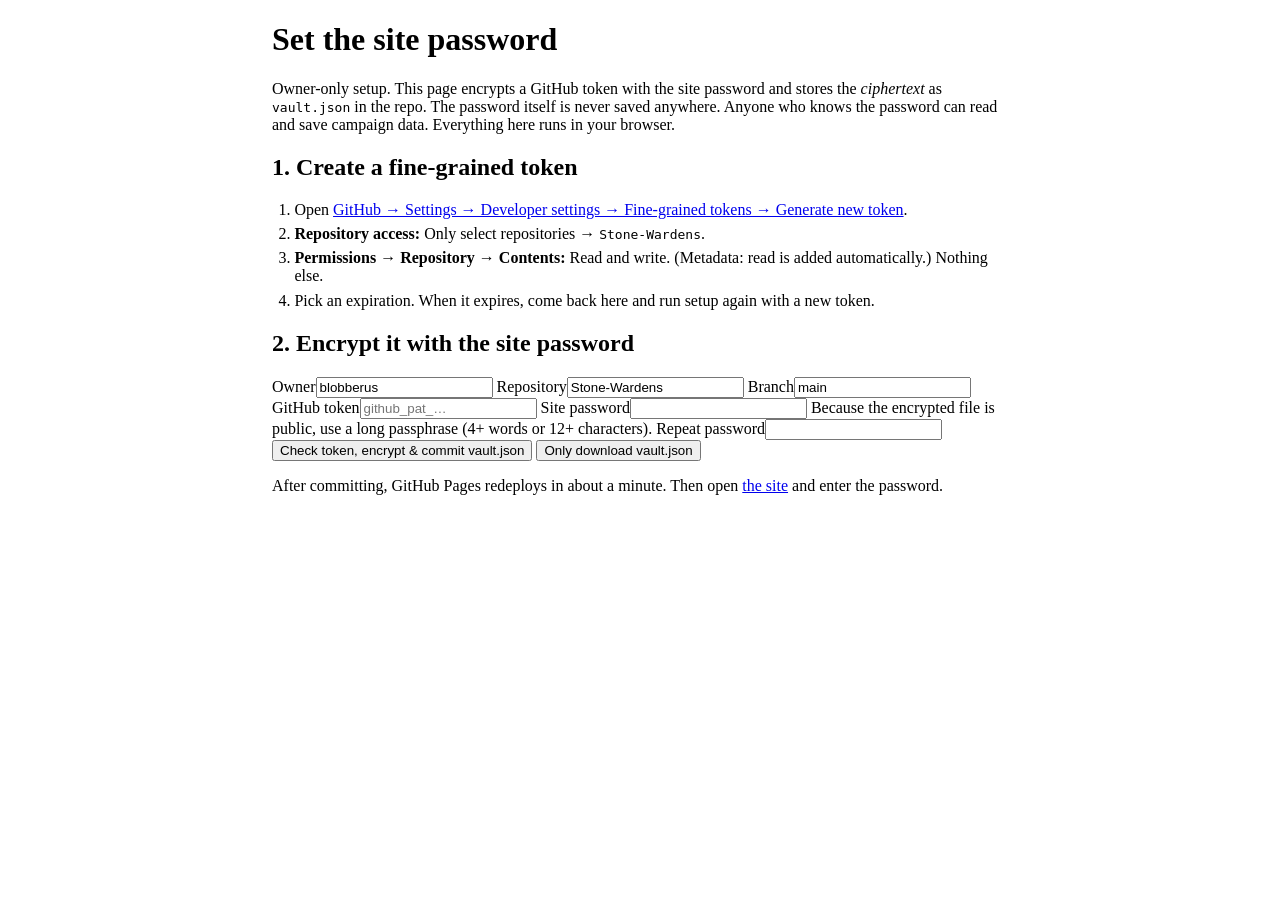
==== setup.html @ b466a7ab "Add app core: shell, GitHub-backed store, vault gate, router, links, markdown - No-build static site" ====
<!doctype html>
<html lang="en" data-theme="light">
<head>
  <meta charset="utf-8">
  <meta name="viewport" content="width=device-width, initial-scale=1">
  <meta name="robots" content="noindex, nofollow">
  <title>Setup · The Stone Wardens</title>
  <!-- FONTS -->
  <link rel="stylesheet" href="assets/css/tokens.css">
  <link rel="stylesheet" href="assets/css/base.css">
  <link rel="stylesheet" href="assets/css/shell.css">
  <style>
    .setup { max-width: 46rem; margin: 0 auto; padding: var(--space-6) var(--space-4); }
    .setup ol { padding-left: 1.4em; }
    .setup li { margin-bottom: .4em; }
    .setup .panel { margin-top: var(--space-4); }
    .setup .out { white-space: pre-wrap; word-break: break-all; font-family: var(--font-mono); font-size: var(--text-xs); max-height: 12rem; overflow: auto; }
  </style>
</head>
<body>
  <main class="setup prose">
    <h1>Set the site password</h1>
    <p>Owner-only setup. This page encrypts a GitHub token with the site password and stores the
      <em>ciphertext</em> as <code>vault.json</code> in the repo. The password itself is never saved anywhere.
      Anyone who knows the password can read and save campaign data. Everything here runs in your browser.</p>
    <h2>1. Create a fine-grained token</h2>
    <ol>
      <li>Open <a class="external" href="https://github.com/settings/personal-access-tokens/new" target="_blank" rel="noopener">GitHub → Settings → Developer settings → Fine-grained tokens → Generate new token</a>.</li>
      <li><strong>Repository access:</strong> Only select repositories → <code id="repo-name">Stone-Wardens</code>.</li>
      <li><strong>Permissions → Repository → Contents:</strong> Read and write. (Metadata: read is added automatically.) Nothing else.</li>
      <li>Pick an expiration. When it expires, come back here and run setup again with a new token.</li>
    </ol>
    <h2>2. Encrypt it with the site password</h2>
    <form id="setup-form" class="stack panel">
      <div class="row">
        <label class="field"><span class="field-label">Owner</span><input class="input" id="owner" required></label>
        <label class="field"><span class="field-label">Repository</span><input class="input" id="repo" required></label>
        <label class="field"><span class="field-label">Branch</span><input class="input" id="branch" value="main" required></label>
      </div>
      <label class="field"><span class="field-label">GitHub token</span><input class="input" id="token" type="password" autocomplete="off" required placeholder="github_pat_…"></label>
      <label class="field"><span class="field-label">Site password</span><input class="input" id="pw1" type="password" autocomplete="new-password" required minlength="8">
        <span class="field-hint">Because the encrypted file is public, use a long passphrase (4+ words or 12+ characters).</span></label>
      <label class="field"><span class="field-label">Repeat password</span><input class="input" id="pw2" type="password" autocomplete="new-password" required></label>
      <div class="row">
        <button class="btn btn-primary" type="submit" id="go">Check token, encrypt &amp; commit vault.json</button>
        <button class="btn btn-ghost" type="button" id="download">Only download vault.json</button>
      </div>
      <p id="msg" role="status"></p>
      <div id="out" class="out" hidden></div>
    </form>
    <p class="muted">After committing, GitHub Pages redeploys in about a minute. Then open <a href="./">the site</a> and enter the password.</p>
  </main>
  <script type="module">
    import { createVault, guessRepo } from './assets/js/core/vault.js';
    import { b64encode, utf8 } from './assets/js/core/util.js';
    const $ = (id) => document.getElementById(id);
    const g = guessRepo();
    $('owner').value = g.owner; $('repo').value = g.repo; $('branch').value = g.branch;
    $('repo-name').textContent = g.repo;
    const msg = (t, bad) => { $('msg').textContent = t; $('msg').style.color = bad ? 'var(--danger)' : ''; };
    const api = async (method, path, token, body) => {
      const res = await fetch(`https://api.github.com${path}`, {
        method, headers: { Accept: 'application/vnd.github+json', Authorization: `Bearer ${token}`, 'X-GitHub-Api-Version': '2022-11-28' },
        body: body ? JSON.stringify(body) : undefined,
      });
      const data = res.status === 204 ? null : await res.json().catch(() => null);
      if (!res.ok) throw new Error(`${res.status}: ${data?.message || res.statusText}`);
      return data;
    };
    async function build() {
      if ($('pw1').value !== $('pw2').value) throw new Error('The two passwords differ.');
      if ($('pw1').value.length < 8) throw new Error('Use at least 8 characters (longer is much better).');
      const repo = { owner: $('owner').value.trim(), repo: $('repo').value.trim(), branch: $('branch').value.trim() || 'main' };
      const token = $('token').value.trim();
      return { repo, token, vault: await createVault($('pw1').value, { token }, repo) };
    }
    $('download').onclick = async () => {
      try {
        const { vault } = await build();
        const a = document.createElement('a');
        a.href = URL.createObjectURL(new Blob([JSON.stringify(vault, null, 2)], { type: 'application/json' }));
        a.download = 'vault.json'; a.click();
        msg('Downloaded. Commit it to the root of the repository.');
      } catch (e) { msg(e.message, true); }
    };
    $('setup-form').onsubmit = async (e) => {
      e.preventDefault();
      $('go').disabled = true;
      try {
        msg('Encrypting…');
        const { repo, token, vault } = await build();
        const base = `/repos/${repo.owner}/${repo.repo}`;
        msg('Checking the token can read the repository…');
        await api('GET', `${base}/git/ref/heads/${repo.branch}`, token);
        let sha;
        try { sha = (await api('GET', `${base}/contents/vault.json?ref=${repo.branch}`, token)).sha; } catch { /* new file */ }
        msg('Committing vault.json…');
        await api('PUT', `${base}/contents/vault.json`, token, {
          message: 'Set site password (encrypted vault)', branch: repo.branch, sha,
          content: b64encode(utf8.encode(JSON.stringify(vault, null, 2) + '\n')),
        });
        $('token').value = ''; $('pw1').value = ''; $('pw2').value = '';
        msg('Done. vault.json is committed. Give Pages a minute, then open the site.');
      } catch (err) {
        msg(`${err.message} — check the token has Contents: Read and write on this repository.`, true);
      } finally { $('go').disabled = false; }
    };
  </script>
</body>
</html>
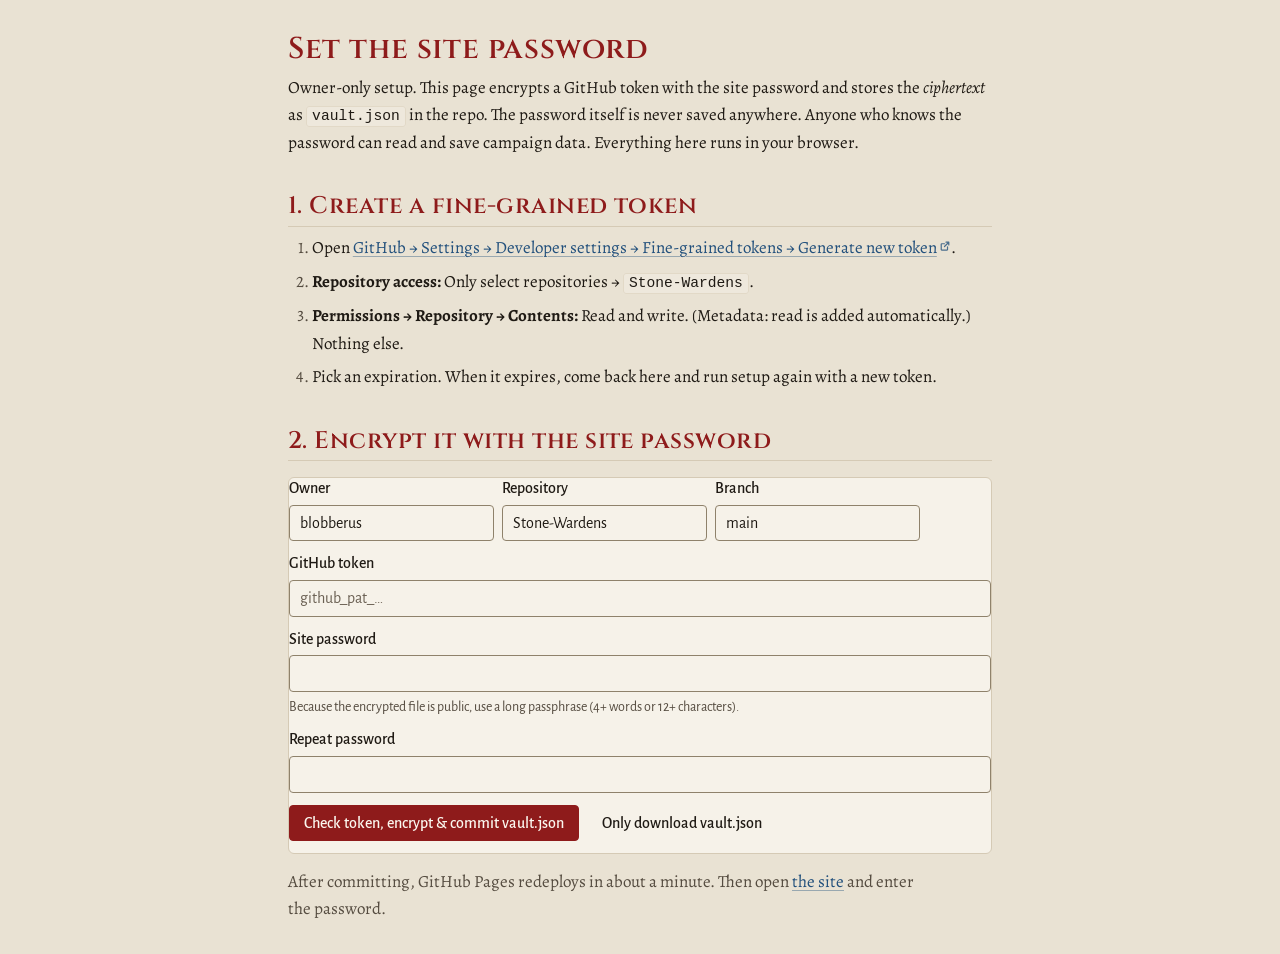
==== commit 2c569485: "Add design system: warden's codex theme, icon sprite, placeholder map - Vellum/oxblood manuscript th" ====
--- a/setup.html
+++ b/setup.html
@@ -5,7 +5,9 @@
   <meta name="viewport" content="width=device-width, initial-scale=1">
   <meta name="robots" content="noindex, nofollow">
   <title>Setup · The Stone Wardens</title>
-  <!-- FONTS -->
+  <link rel="preconnect" href="https://fonts.googleapis.com">
+  <link rel="preconnect" href="https://fonts.gstatic.com" crossorigin>
+  <link href="https://fonts.googleapis.com/css2?family=Alegreya+Sans:ital,wght@0,400;0,500;0,700;1,400&family=Alegreya:ital,wght@0,400;0,500;0,700;1,400;1,700&family=Cinzel:wght@500;600;700&display=swap" rel="stylesheet">
   <link rel="stylesheet" href="assets/css/tokens.css">
   <link rel="stylesheet" href="assets/css/base.css">
   <link rel="stylesheet" href="assets/css/shell.css">
--- a/assets/css/tokens.css
+++ b/assets/css/tokens.css
@@ -0,0 +1,197 @@
+/* =============================================================================
+   The Stone Wardens — design tokens
+   Concept: a warden's codex. Vellum pages in iron-gall ink, inscriptional capitals
+   cut like the wardens' stones, rubrics in oxblood red where an entry begins,
+   lapis for cross-references, and gold leaf only where a star has fallen.
+   Light ("day vellum") is the default; [data-theme="dark"] on <html> is "night basalt".
+   Use these tokens only — never raw hex values in view CSS.
+   All text pairs below are checked to WCAG AA (4.5:1) on --bg, --surface and --surface-2.
+   ============================================================================= */
+
+:root {
+  color-scheme: light;
+
+  /* --- Ground and surfaces ------------------------------------------------ */
+  --bg: #e9e2d3;            /* vellum ground: page, sidebar, view background */
+  --bg-sunk: #ddd4c1;       /* wells, progress tracks, the gate backdrop */
+  --surface: #f6f2e9;       /* the page lifted: cards, panels, inputs, modals */
+  --surface-2: #eee8dc;     /* hover, zebra rows, toolbars, code */
+  --surface-3: #e5ddcd;     /* pressed, active pill on a surface */
+
+  /* --- Ink ---------------------------------------------------------------- */
+  --ink: #1f1a14;           /* iron-gall ink: all running text (13:1 on --bg) */
+  --ink-muted: #554c40;     /* secondary text, labels, meta (6.5:1 on --bg) */
+  --ink-faint: #6b6154;     /* placeholders, tertiary meta (4.5:1 on --bg) */
+
+  /* --- Lines -------------------------------------------------------------- */
+  --border: #d5cab5;        /* card / panel edges, dividers */
+  --border-strong: #8f826b; /* control edges: inputs, selects, checkboxes (3:1) */
+  --rule: #e2d9c7;          /* row rules inside a surface */
+  --border-float: transparent; /* extra edge on floating things (dark needs one) */
+
+  /* --- Pigments ----------------------------------------------------------- */
+  --accent: #8e1b1b;        /* rubric (oxblood): primary action, prose headings, "you are here" */
+  --accent-hover: #741414;
+  --accent-ink: #fbf7ef;    /* text on --accent */
+  --accent-soft: #f2e0d9;   /* rubric wash: selected row / item background */
+  --link: #22507c;          /* lapis: links, wikilinks, tags */
+  --link-hover: #173a5c;
+  --focus: #2b5f93;         /* focus ring (3:1+ on every ground) */
+  --gold: #9c7419;          /* gold leaf: ornament, emblem star, map marks — never body text */
+  --gold-soft: #f0e2b6;     /* ==highlight== and text selection wash */
+
+  /* --- Status ------------------------------------------------------------- */
+  --danger: #b0261d;   --danger-soft: #f6dcd6;
+  --ok: #2d6a43;       --ok-soft: #dcebdc;
+  --warn: #855a05;     --warn-soft: #f3e6c4;
+  --info: #22507c;     --info-soft: #dde7f0;
+
+  /* --- Callout pigments (muted, manuscript-friendly) ---------------------- */
+  --c-note: #2c5a8a;      /* lapis */
+  --c-abstract: #2a6b68;  /* verdigris */
+  --c-info: #2b6a8e;      /* azurite */
+  --c-todo: #4a5a78;      /* slate */
+  --c-tip: #2f6e55;       /* malachite */
+  --c-success: #3d6b2c;   /* terre verte */
+  --c-question: #82600f;  /* ochre */
+  --c-warning: #925510;   /* orpiment */
+  --c-failure: #a3321f;   /* vermilion */
+  --c-danger: #9a1d2c;    /* crimson lake */
+  --c-bug: #8a2f4a;       /* madder */
+  --c-example: #72405f;   /* murrey */
+  --c-quote: #6a5e4e;     /* umber */
+
+  /* --- Map pin pigments (same in both themes: the map image does not change).
+         Glyph colour on every pin is --pin-glyph (>= 4.5:1 on each). Default pin = --pin-ink;
+         a selected pin gets a --gold ring. Offer these as the location-type swatches. */
+  --pin-glyph: #fffaf0;
+  --pin-ink: #1f1a14;
+  --pin-rubric: #8e1b1b;
+  --pin-vermilion: #a8321c;
+  --pin-lapis: #22507c;
+  --pin-verdigris: #23675f;
+  --pin-green: #3b6b2a;
+  --pin-ochre: #82600f;
+  --pin-gold: #8f6a14;
+  --pin-murrey: #6e3a5c;
+  --pin-slate: #465266;
+  --pin-umber: #5c4a36;
+
+  /* --- Overlays and elevation (only for things that float) ---------------- */
+  --overlay: rgb(31 24 14 / 0.45);
+  --shadow: 0 1px 2px rgb(40 30 15 / 0.08), 0 6px 18px rgb(40 30 15 / 0.14);
+  --shadow-lg: 0 4px 12px rgb(30 22 10 / 0.12), 0 24px 60px rgb(30 22 10 / 0.26);
+
+  /* --- Type --------------------------------------------------------------- */
+  --font-display: "Cinzel", "Trajan Pro", "Times New Roman", serif;           /* titles only, >= 20px */
+  --font-body: "Alegreya", "Iowan Old Style", "Palatino Linotype", Palatino, Georgia, serif; /* reading */
+  --font-ui: "Alegreya Sans", "Segoe UI", system-ui, -apple-system, sans-serif;  /* dense controls */
+  --font-mono: ui-monospace, "Cascadia Mono", "SFMono-Regular", Consolas, "Liberation Mono", monospace;
+
+  --text-xs: 0.875rem;    /* 14px  badges, meta, hints, kbd — never running text */
+  --text-sm: 1rem;        /* 16px  UI: controls, nav, table cells, labels (Alegreya Sans sets small) */
+  --text-md: 1.0625rem;   /* 17px  body and prose */
+  --text-lg: 1.25rem;     /* 20px  card titles, prose h3, modal titles */
+  --text-xl: 1.5rem;      /* 24px  view titles (h1), prose h2 */
+  --text-2xl: 1.875rem;   /* 30px  note / entry titles (prose h1), gate title floor */
+
+  --leading-tight: 1.2;
+  --leading-ui: 1.4;
+  --leading-body: 1.6;
+
+  /* --- Space (4px base) --------------------------------------------------- */
+  --space-1: 4px;
+  --space-2: 8px;
+  --space-3: 12px;
+  --space-4: 16px;
+  --space-5: 24px;
+  --space-6: 32px;
+  --space-7: 48px;
+  --space-8: 64px;
+
+  /* --- Shape -------------------------------------------------------------- */
+  --radius: 6px;          /* cards, panels, inputs */
+  --radius-sm: 4px;       /* buttons, badges, small controls */
+  --radius-lg: 8px;       /* modals, drawers */
+  --radius-pill: 999px;   /* tags and chips only */
+
+  /* --- Sizes -------------------------------------------------------------- */
+  --control-h: 36px;
+  --control-h-sm: 30px;
+  --sidebar-w: 232px;
+  --sidebar-w-collapsed: 60px;
+  --topbar-h: 52px;       /* phone top bar (sidebar folded) */
+  --view-pad: clamp(16px, 2.6vw, 40px);
+  --measure: 72ch;        /* reading width for prose */
+
+  /* --- Layers ------------------------------------------------------------- */
+  --z-sidebar: 50;
+  --z-drawer: 900;
+  --z-modal: 1000;
+  --z-toast: 1100;
+  --z-popover: 1200;
+
+  /* --- Motion (feedback only; no entrances) ------------------------------- */
+  --ease: cubic-bezier(0.2, 0.7, 0.2, 1);
+  --dur: 140ms;
+
+  /* --- Inline glyphs used by base.css (data URIs follow the theme) -------- */
+  --glyph-chevron: url("data:image/svg+xml,%3Csvg xmlns='http://www.w3.org/2000/svg' viewBox='0 0 24 24' fill='none' stroke='%23554c40' stroke-width='2' stroke-linecap='round' stroke-linejoin='round'%3E%3Cpath d='M6 9.5l6 6 6-6'/%3E%3C/svg%3E");
+  --glyph-check: url("data:image/svg+xml,%3Csvg xmlns='http://www.w3.org/2000/svg' viewBox='0 0 24 24' fill='none' stroke='%23f6f2e9' stroke-width='3' stroke-linecap='round' stroke-linejoin='round'%3E%3Cpath d='M5 12.5l4.5 4.5L19 7.5'/%3E%3C/svg%3E");
+}
+
+[data-theme="dark"] {
+  color-scheme: dark;
+
+  /* Night basalt: warm neutral darks, never navy or slate */
+  --bg: #15130f;
+  --bg-sunk: #0f0d0a;
+  --surface: #1e1b16;
+  --surface-2: #27231d;
+  --surface-3: #312c24;
+
+  --ink: #ebe3d3;           /* vellum by candlelight (14:1 on --bg) */
+  --ink-muted: #b2a792;
+  --ink-faint: #958a77;
+
+  --border: #353027;
+  --border-strong: #7b705d;
+  --rule: #2b271f;
+  --border-float: #3d372d;
+
+  --accent: #e06a62;        /* rubric under lamplight */
+  --accent-hover: #ea8780;
+  --accent-ink: #1d0f0c;
+  --accent-soft: #3b211d;
+  --link: #8fb6de;
+  --link-hover: #b3cdea;
+  --focus: #8fb6de;
+  --gold: #d2a54a;
+  --gold-soft: #4b3c17;
+
+  --danger: #f0857f;   --danger-soft: #3d1f1b;
+  --ok: #86c49a;       --ok-soft: #1d3326;
+  --warn: #e2b25a;     --warn-soft: #3b2f15;
+  --info: #8fb6de;     --info-soft: #1c2a38;
+
+  --c-note: #8db3dc;
+  --c-abstract: #7cc0b9;
+  --c-info: #86bfdc;
+  --c-todo: #a8b6d0;
+  --c-tip: #7ec4a3;
+  --c-success: #a3c98a;
+  --c-question: #e0bd63;
+  --c-warning: #e8ad5a;
+  --c-failure: #f0857f;
+  --c-danger: #ef7d8e;
+  --c-bug: #e48aa8;
+  --c-example: #d4a0c8;
+  --c-quote: #bcae98;
+
+  --overlay: rgb(0 0 0 / 0.6);
+  --shadow: 0 2px 6px rgb(0 0 0 / 0.35), 0 8px 24px rgb(0 0 0 / 0.45);
+  --shadow-lg: 0 6px 16px rgb(0 0 0 / 0.4), 0 28px 72px rgb(0 0 0 / 0.6);
+
+  --glyph-chevron: url("data:image/svg+xml,%3Csvg xmlns='http://www.w3.org/2000/svg' viewBox='0 0 24 24' fill='none' stroke='%23b2a792' stroke-width='2' stroke-linecap='round' stroke-linejoin='round'%3E%3Cpath d='M6 9.5l6 6 6-6'/%3E%3C/svg%3E");
+  --glyph-check: url("data:image/svg+xml,%3Csvg xmlns='http://www.w3.org/2000/svg' viewBox='0 0 24 24' fill='none' stroke='%231e1b16' stroke-width='3' stroke-linecap='round' stroke-linejoin='round'%3E%3Cpath d='M5 12.5l4.5 4.5L19 7.5'/%3E%3C/svg%3E");
+}
--- a/assets/css/base.css
+++ b/assets/css/base.css
@@ -0,0 +1,809 @@
+/* =============================================================================
+   The Stone Wardens — base: reset, typography, shared components.
+   Depends on tokens.css. View CSS goes in its own file with a view prefix
+   (.map- .ch- .jr- .cp- .wl-) and uses tokens only. See docs/design.md.
+   ============================================================================= */
+
+/* ---------- Reset ---------------------------------------------------------- */
+*, *::before, *::after { box-sizing: border-box; }
+html { -webkit-text-size-adjust: 100%; text-size-adjust: 100%; }
+body {
+  margin: 0;
+  background: var(--bg);
+  color: var(--ink);
+  font-family: var(--font-body);
+  font-size: var(--text-md);
+  line-height: var(--leading-body);
+  font-kerning: normal;
+  text-rendering: optimizeLegibility;
+  -webkit-tap-highlight-color: transparent;
+}
+[data-theme="dark"] body { -webkit-font-smoothing: antialiased; -moz-osx-font-smoothing: grayscale; }
+img, video, canvas, picture { display: block; max-width: 100%; }
+img { height: auto; }
+button, input, select, textarea { font: inherit; color: inherit; letter-spacing: inherit; }
+button { cursor: pointer; }
+h1, h2, h3, h4, h5, h6, p, figure, blockquote, dl, dd { margin: 0; }
+ul[role="list"], ol[role="list"] { list-style: none; margin: 0; padding: 0; }
+a { color: var(--link); text-underline-offset: 0.18em; text-decoration-thickness: 0.07em; }
+a:hover { color: var(--link-hover); }
+table { border-collapse: collapse; }
+hr { border: 0; }
+[hidden] { display: none !important; }
+
+::selection { background: var(--accent); color: var(--accent-ink); }
+:focus { outline: none; }
+:focus-visible { outline: 2px solid var(--focus); outline-offset: 2px; }
+* { scrollbar-width: thin; scrollbar-color: var(--border-strong) transparent; }
+
+@media (prefers-reduced-motion: reduce) {
+  *, *::before, *::after {
+    animation-duration: 0.01ms !important;
+    animation-iteration-count: 1 !important;
+    transition-duration: 0.01ms !important;
+    scroll-behavior: auto !important;
+  }
+}
+
+/* ---------- Type ----------------------------------------------------------- */
+h1, h2 {
+  font-family: var(--font-display);
+  font-weight: 600;
+  line-height: var(--leading-tight);
+  letter-spacing: 0.02em;
+  text-wrap: balance;
+}
+h1 { font-size: var(--text-xl); }
+h2 { font-size: var(--text-lg); }
+h3, h4, h5, h6 { font-family: var(--font-body); font-weight: 700; line-height: 1.3; }
+h3 { font-size: var(--text-lg); }
+h4 { font-size: var(--text-md); }
+h5, h6 { font-size: var(--text-sm); }
+strong, b { font-weight: 700; }
+small { font-size: var(--text-xs); }
+
+.muted { color: var(--ink-muted); }
+.faint { color: var(--ink-faint); }
+.accent { color: var(--accent); }
+.danger-text { color: var(--danger); }
+.ui { font-family: var(--font-ui); }
+.text-xs { font-size: var(--text-xs); }
+.text-sm { font-size: var(--text-sm); }
+.num, .tabular { font-variant-numeric: tabular-nums lining-nums; }
+.truncate { overflow: hidden; text-overflow: ellipsis; white-space: nowrap; min-width: 0; }
+.smallcaps { font-variant-caps: all-small-caps; letter-spacing: 0.04em; }
+.sr-only {
+  position: absolute !important; width: 1px; height: 1px; padding: 0; margin: -1px;
+  overflow: hidden; clip: rect(0 0 0 0); clip-path: inset(50%); white-space: nowrap; border: 0;
+}
+kbd, .kbd {
+  display: inline-block; min-width: 1.6em; padding: 0 0.4em;
+  font: 500 var(--text-xs) / 1.6 var(--font-ui); text-align: center; color: var(--ink-muted);
+  background: var(--surface); border: 1px solid var(--border); border-bottom-width: 2px; border-radius: var(--radius-sm);
+}
+
+/* ---------- Icons ---------------------------------------------------------- */
+.icon {
+  display: inline-block;
+  width: 20px; height: 20px;
+  flex: none;
+  vertical-align: -0.2em;
+  color: inherit;
+  fill: none;
+  stroke: currentColor;
+  overflow: visible;
+}
+.icon-sm { width: 16px; height: 16px; }
+.icon-lg { width: 24px; height: 24px; }
+.icon-xl { width: 32px; height: 32px; }
+
+/* ---------- Layout helpers ------------------------------------------------- */
+.stack { display: flex; flex-direction: column; gap: var(--stack-gap, var(--space-3)); min-width: 0; }
+.stack-sm { --stack-gap: var(--space-2); }
+.stack-lg { --stack-gap: var(--space-5); }
+.row { display: flex; flex-wrap: wrap; align-items: center; gap: var(--row-gap, var(--space-2)); min-width: 0; }
+.row-nowrap { flex-wrap: nowrap; }
+.row-between { justify-content: space-between; }
+.row-end { justify-content: flex-end; }
+.spacer { flex: 1 1 auto; }
+.grid {
+  display: grid;
+  grid-template-columns: repeat(auto-fill, minmax(min(var(--grid-min, 240px), 100%), 1fr));
+  gap: var(--grid-gap, var(--space-4));
+}
+.divider { height: 1px; margin: var(--space-4) 0; background: var(--border); border: 0; }
+.divider-v { width: 1px; align-self: stretch; background: var(--border); }
+
+/* ---------- Buttons -------------------------------------------------------- */
+.btn {
+  display: inline-flex; align-items: center; justify-content: center; gap: var(--space-2);
+  height: var(--control-h); padding: 0 14px;
+  font: 500 var(--text-sm) / 1 var(--font-ui);
+  color: var(--ink); background: var(--surface);
+  border: 1px solid var(--border-strong); border-radius: var(--radius-sm);
+  text-decoration: none; white-space: nowrap; user-select: none; cursor: pointer;
+  transition: background-color var(--dur) var(--ease), border-color var(--dur) var(--ease), color var(--dur) var(--ease);
+}
+.btn:hover { background: var(--surface-2); border-color: var(--ink-muted); color: var(--ink); }
+.btn:active { background: var(--surface-3); }
+.btn .icon { width: 18px; height: 18px; margin-inline: -2px; }
+.btn-primary { background: var(--accent); border-color: var(--accent); color: var(--accent-ink); }
+.btn-primary:hover { background: var(--accent-hover); border-color: var(--accent-hover); color: var(--accent-ink); }
+.btn-primary:active { background: var(--accent-hover); }
+.btn-ghost { background: transparent; border-color: transparent; color: var(--ink); }
+.btn-ghost:hover { background: var(--surface-2); border-color: transparent; }
+.btn-ghost:active { background: var(--surface-3); }
+.btn-danger { background: var(--danger-soft); border-color: var(--danger); color: var(--danger); }
+.btn-danger:hover { background: var(--danger); border-color: var(--danger); color: var(--accent-ink); }
+[data-theme="dark"] .btn-danger:hover { color: var(--bg); }
+.btn-sm { height: var(--control-h-sm); padding: 0 10px; font-size: 0.9375rem; gap: 6px; }
+.btn-sm .icon { width: 16px; height: 16px; }
+.btn-block { width: 100%; }
+.btn:disabled, .btn[aria-disabled="true"], .btn-icon:disabled {
+  cursor: not-allowed; color: var(--ink-faint); background: var(--surface-2); border-color: var(--border);
+}
+.btn-ghost:disabled, .btn-icon:disabled { background: transparent; border-color: transparent; }
+.btn.is-active, .btn[aria-pressed="true"] { background: var(--surface-3); border-color: var(--ink-muted); }
+.btn-ghost.is-active, .btn-ghost[aria-pressed="true"] { background: var(--surface-3); border-color: transparent; }
+
+/* Busy: <button class="btn btn-primary is-loading" aria-busy="true"> — label hidden, spinner shown */
+.btn.is-loading { position: relative; color: transparent !important; pointer-events: none; }
+.btn.is-loading > * { visibility: hidden; }
+.btn.is-loading::after {
+  content: ""; position: absolute; left: 50%; top: 50%;
+  width: 16px; height: 16px; margin: -8px 0 0 -8px;
+  border: 2px solid var(--ink-muted); border-right-color: transparent; border-radius: 50%;
+  animation: sw-spin 0.7s linear infinite;
+}
+.btn-primary.is-loading::after { border-color: var(--accent-ink); border-right-color: transparent; }
+.spinner {
+  display: inline-block; width: 18px; height: 18px; flex: none; vertical-align: -0.25em;
+  border: 2px solid var(--border-strong); border-right-color: transparent; border-radius: 50%;
+  animation: sw-spin 0.7s linear infinite;
+}
+@keyframes sw-spin { to { transform: rotate(360deg); } }
+
+/* Icon-only button; works on its own (class="btn-icon") or with .btn (bordered). */
+.btn-icon {
+  display: inline-flex; align-items: center; justify-content: center; flex: none;
+  width: var(--control-h); height: var(--control-h); padding: 0;
+  color: var(--ink-muted); background: transparent;
+  border: 1px solid transparent; border-radius: var(--radius-sm); cursor: pointer;
+  transition: background-color var(--dur) var(--ease), color var(--dur) var(--ease);
+}
+.btn-icon:hover { background: var(--surface-2); color: var(--ink); }
+.btn-icon:active { background: var(--surface-3); }
+.btn-icon .icon { width: 20px; height: 20px; margin: 0; }
+.btn.btn-icon { border-color: var(--border-strong); background: var(--surface); color: var(--ink); padding: 0; }
+.btn.btn-icon:hover { background: var(--surface-2); }
+.btn-icon.btn-sm { width: var(--control-h-sm); height: var(--control-h-sm); }
+.btn-icon.btn-sm .icon { width: 18px; height: 18px; }
+.btn-icon.is-active, .btn-icon[aria-pressed="true"] { background: var(--surface-3); color: var(--ink); }
+
+/* ---------- Form controls -------------------------------------------------- */
+.input, .select, .textarea {
+  display: block; width: 100%;
+  min-height: var(--control-h);
+  padding: 6px 10px;
+  font: 400 var(--text-sm) / var(--leading-ui) var(--font-ui);
+  color: var(--ink); background: var(--surface);
+  border: 1px solid var(--border-strong); border-radius: var(--radius-sm);
+  transition: border-color var(--dur) var(--ease), box-shadow var(--dur) var(--ease);
+}
+.textarea {
+  min-height: 7.5em; padding: 10px 12px; resize: vertical;
+  font: 400 var(--text-md) / var(--leading-body) var(--font-body);
+}
+.input::placeholder, .textarea::placeholder { color: var(--ink-faint); opacity: 1; }
+.input:hover, .select:hover, .textarea:hover { border-color: var(--ink-muted); }
+.input:focus, .select:focus, .textarea:focus,
+.input:focus-visible, .select:focus-visible, .textarea:focus-visible {
+  outline: none; border-color: var(--focus); box-shadow: 0 0 0 1px var(--focus);
+}
+.input:disabled, .select:disabled, .textarea:disabled,
+.input[readonly], .textarea[readonly] { background: var(--surface-2); color: var(--ink-muted); border-color: var(--border); }
+.input[aria-invalid="true"], .select[aria-invalid="true"], .textarea[aria-invalid="true"] { border-color: var(--danger); }
+.input-sm { min-height: var(--control-h-sm); padding: 3px 8px; }
+.select {
+  appearance: none; -webkit-appearance: none;
+  padding-right: 32px; cursor: pointer;
+  background-image: var(--glyph-chevron);
+  background-repeat: no-repeat; background-position: right 8px center; background-size: 16px 16px;
+}
+.select::-ms-expand { display: none; }
+input[type="number"].input { font-variant-numeric: tabular-nums; }
+input[type="search"].input::-webkit-search-cancel-button { cursor: pointer; }
+
+/* Field: label above control, optional hint below */
+.field { display: flex; flex-direction: column; gap: 6px; min-width: 0; }
+.field > .field-label, .field > span:first-child {
+  font: 500 var(--text-sm) / 1.3 var(--font-ui); color: var(--ink);
+}
+.field-hint { font: 400 var(--text-xs) / 1.4 var(--font-ui); color: var(--ink-muted); }
+.field-error { font: 500 var(--text-xs) / 1.4 var(--font-ui); color: var(--danger); }
+.field-grid {
+  display: grid; gap: var(--space-4);
+  grid-template-columns: repeat(auto-fill, minmax(min(180px, 100%), 1fr));
+}
+
+/* Search box with a leading icon: <label class="search"><svg class="icon">..</svg><input class="input"></label> */
+.search { position: relative; display: block; min-width: 0; }
+.search > .icon {
+  position: absolute; left: 10px; top: 50%; transform: translateY(-50%);
+  width: 16px; height: 16px; color: var(--ink-faint); pointer-events: none;
+}
+.search > .input { padding-left: 34px; }
+
+/* Checkbox / radio: <label class="checkbox"><input type="checkbox"> <span>Label</span></label> */
+.checkbox {
+  display: inline-flex; align-items: flex-start; gap: var(--space-2);
+  font: 400 var(--text-sm) / 1.35 var(--font-ui); color: var(--ink);
+  cursor: pointer; user-select: none;
+}
+.checkbox > span { padding-top: 1px; }
+.checkbox input[type="checkbox"], .checkbox input[type="radio"],
+input.checkbox[type="checkbox"], .prose input[type="checkbox"], .md-preview input[type="checkbox"] {
+  appearance: none; -webkit-appearance: none;
+  flex: none; width: 18px; height: 18px; margin: 1px 0 0;
+  background: var(--surface) center / 14px 14px no-repeat;
+  border: 1.5px solid var(--border-strong); border-radius: 3px;
+  cursor: pointer; vertical-align: -0.2em;
+  transition: background-color var(--dur) var(--ease), border-color var(--dur) var(--ease);
+}
+.checkbox input[type="radio"] { border-radius: 50%; }
+.checkbox input:hover { border-color: var(--ink-muted); }
+.checkbox input[type="checkbox"]:checked, input.checkbox[type="checkbox"]:checked,
+.prose input[type="checkbox"]:checked, .md-preview input[type="checkbox"]:checked {
+  background-color: var(--ink); border-color: var(--ink); background-image: var(--glyph-check);
+}
+.checkbox input[type="radio"]:checked { border-color: var(--ink); box-shadow: inset 0 0 0 4px var(--surface); background: var(--ink); }
+.checkbox input:focus-visible, input.checkbox:focus-visible { outline: 2px solid var(--focus); outline-offset: 2px; }
+.checkbox input:disabled { cursor: not-allowed; opacity: 0.6; }
+
+/* ---------- Containers ----------------------------------------------------- */
+.card {
+  display: block; min-width: 0;
+  padding: var(--space-4);
+  color: var(--ink); background: var(--surface);
+  border: 1px solid var(--border); border-radius: var(--radius);
+}
+a.card, button.card, .card.is-interactive {
+  text-decoration: none; text-align: left; cursor: pointer; width: 100%; font: inherit;
+  transition: border-color var(--dur) var(--ease), background-color var(--dur) var(--ease);
+}
+a.card:hover, button.card:hover, .card.is-interactive:hover { border-color: var(--border-strong); color: var(--ink); }
+.card.is-selected { border-color: var(--accent); box-shadow: 0 0 0 1px var(--accent); }
+.card-title { font: 700 var(--text-lg) / 1.25 var(--font-body); color: var(--ink); margin: 0; }
+.card-sub { font: 400 var(--text-sm) / 1.4 var(--font-ui); color: var(--ink-muted); }
+
+.panel {
+  min-width: 0; overflow: hidden;
+  background: var(--surface);
+  border: 1px solid var(--border); border-radius: var(--radius);
+}
+.panel-head {
+  display: flex; align-items: center; gap: var(--space-2);
+  min-height: 44px; padding: var(--space-2) var(--space-4);
+  border-bottom: 1px solid var(--rule);
+}
+.panel-title { font: 700 var(--text-md) / 1.3 var(--font-body); margin: 0; }
+.panel-body { padding: var(--space-4); }
+.panel-foot { display: flex; justify-content: flex-end; gap: var(--space-2); padding: var(--space-3) var(--space-4); border-top: 1px solid var(--rule); }
+
+/* ---------- Badges and chips ----------------------------------------------- */
+.badge {
+  display: inline-flex; align-items: center; gap: 4px; flex: none;
+  height: 24px; padding: 0 8px;
+  font: 500 var(--text-xs) / 1 var(--font-ui); white-space: nowrap;
+  color: var(--ink-muted); background: var(--surface-2);
+  border: 1px solid var(--border); border-radius: var(--radius-sm);
+  font-variant-numeric: tabular-nums;
+}
+.badge .icon { width: 14px; height: 14px; }
+.badge-accent { color: var(--accent); background: var(--accent-soft); border-color: color-mix(in srgb, var(--accent) 30%, transparent); }
+.badge-ok { color: var(--ok); background: var(--ok-soft); border-color: color-mix(in srgb, var(--ok) 30%, transparent); }
+.badge-warn { color: var(--warn); background: var(--warn-soft); border-color: color-mix(in srgb, var(--warn) 30%, transparent); }
+.badge-danger { color: var(--danger); background: var(--danger-soft); border-color: color-mix(in srgb, var(--danger) 30%, transparent); }
+.badge-info { color: var(--info); background: var(--info-soft); border-color: color-mix(in srgb, var(--info) 30%, transparent); }
+.badge-solid { color: var(--accent-ink); background: var(--accent); border-color: var(--accent); }
+
+.chip {
+  display: inline-flex; align-items: center; gap: 6px; flex: none;
+  height: 30px; padding: 0 12px;
+  font: 500 0.9375rem / 1 var(--font-ui); white-space: nowrap; text-decoration: none;
+  color: var(--ink); background: var(--surface);
+  border: 1px solid var(--border-strong); border-radius: var(--radius-pill);
+  cursor: default;
+}
+button.chip, a.chip { cursor: pointer; transition: background-color var(--dur) var(--ease), color var(--dur) var(--ease); }
+button.chip:hover, a.chip:hover { background: var(--surface-2); color: var(--ink); }
+.chip.is-active, .chip[aria-pressed="true"] { color: var(--bg); background: var(--ink); border-color: var(--ink); }
+.chip .icon { width: 15px; height: 15px; }
+.chip-x {
+  display: inline-grid; place-items: center; width: 18px; height: 18px; margin-right: -6px; padding: 0;
+  color: inherit; background: transparent; border: 0; border-radius: 50%; cursor: pointer; opacity: 0.75;
+}
+.chip-x:hover { opacity: 1; background: color-mix(in srgb, currentColor 14%, transparent); }
+.chip-x .icon { width: 12px; height: 12px; }
+
+/* ---------- Tables (reference-wiki style: zebra rows, small-caps header) ---- */
+.table-wrap { overflow: auto; max-width: 100%; border: 1px solid var(--border); border-radius: var(--radius); background: var(--surface); }
+.table-wrap > .table { border: 0; }
+.table, .prose table, .md-preview table {
+  width: 100%;
+  font: 400 var(--text-sm) / 1.45 var(--font-body);
+  font-variant-numeric: lining-nums;
+  color: var(--ink); background: var(--surface);
+  border-collapse: collapse;
+}
+.table caption, .prose table caption {
+  caption-side: top; text-align: left; padding: 0 0 var(--space-2);
+  font: 600 var(--text-lg) / 1.25 var(--font-display); letter-spacing: 0.02em; color: var(--accent);
+}
+.table th, .prose th, .md-preview th {
+  padding: 8px 12px 6px;
+  font-family: var(--font-body); font-weight: 700; font-size: var(--text-sm); line-height: 1.3;
+  font-variant-caps: small-caps; letter-spacing: 0.03em; /* write headers in sentence case */
+  text-align: left; vertical-align: bottom; white-space: nowrap;
+  color: var(--ink); background: var(--surface);
+  border-bottom: 2px solid var(--border-strong);
+}
+.table td, .prose td, .md-preview td {
+  padding: 7px 12px; vertical-align: top;
+  border-bottom: 1px solid var(--rule);
+}
+.table tbody tr:nth-child(even), .prose tbody tr:nth-child(even), .md-preview tbody tr:nth-child(even) { background: var(--surface-2); }
+.table tbody tr:last-child td { border-bottom: 0; }
+.table tbody tr.is-clickable, .table tbody tr[data-href] { cursor: pointer; }
+.table tbody tr.is-clickable:hover, .table tbody tr[data-href]:hover { background: var(--accent-soft); }
+.table tbody tr.is-selected { background: var(--accent-soft); box-shadow: inset 3px 0 0 var(--accent); }
+.table .num, .table th.num, .table td.num { text-align: right; font-variant-numeric: tabular-nums lining-nums; }
+.table td.center, .table th.center { text-align: center; }
+.table .cell-name { font-weight: 700; }
+.table .cell-name a { color: var(--link); text-decoration: none; }
+.table .cell-name a:hover { text-decoration: underline; }
+.table .cell-muted { color: var(--ink-muted); }
+.table .cell-actions { width: 1%; white-space: nowrap; text-align: right; }
+.table-dense td { padding: 4px 10px; }
+.table-dense th { padding: 6px 10px 4px; }
+.table-sticky thead th { position: sticky; top: 0; z-index: 1; }
+
+/* ---------- Toolbar and tabs ---------------------------------------------- */
+.toolbar {
+  display: flex; flex-wrap: wrap; align-items: center; gap: var(--space-2);
+  min-height: calc(var(--control-h) + var(--space-2) * 2);
+  padding: var(--space-2) 0;
+}
+.toolbar > .input, .toolbar > .select, .toolbar > .search { width: auto; flex: 1 1 220px; max-width: 340px; }
+.toolbar > .select { flex: 0 1 auto; max-width: 240px; }
+.toolbar-group { display: inline-flex; align-items: center; gap: 2px; }
+
+.tabs {
+  display: flex; align-items: flex-end; gap: var(--space-1);
+  border-bottom: 1px solid var(--border);
+  overflow-x: auto; overflow-y: hidden; scrollbar-width: none;
+}
+.tabs::-webkit-scrollbar { display: none; }
+.tab {
+  display: inline-flex; align-items: center; gap: 6px; flex: none;
+  height: 38px; padding: 0 12px; margin-bottom: -1px;
+  font: 500 var(--text-sm) / 1 var(--font-ui); white-space: nowrap; text-decoration: none;
+  color: var(--ink-muted); background: transparent;
+  border: 0; border-bottom: 2px solid transparent; border-radius: var(--radius-sm) var(--radius-sm) 0 0;
+  cursor: pointer; transition: color var(--dur) var(--ease), background-color var(--dur) var(--ease);
+}
+.tab:hover { color: var(--ink); background: var(--surface-2); }
+.tab.is-active, .tab[aria-selected="true"] { color: var(--ink); border-bottom-color: var(--accent); }
+.tab .icon { width: 16px; height: 16px; }
+.tab .badge { height: 18px; padding: 0 5px; }
+
+/* ---------- Empty state ---------------------------------------------------- */
+.empty-state {
+  display: flex; flex-direction: column; align-items: center; justify-content: center; gap: var(--space-2);
+  padding: var(--space-6) var(--space-5);
+  text-align: center; color: var(--ink-muted);
+  border: 1px dashed var(--border-strong); border-radius: var(--radius);
+  grid-column: 1 / -1;
+}
+.empty-state > .icon { width: 32px; height: 32px; color: var(--ink-faint); margin-bottom: var(--space-1); }
+.empty-state h3, .empty-state .empty-title { font: 700 var(--text-md) / 1.3 var(--font-body); color: var(--ink); }
+.empty-state p { max-width: 46ch; font-size: var(--text-sm); font-family: var(--font-ui); }
+.empty-state .row { justify-content: center; margin-top: var(--space-2); }
+
+/* ---------- Overlays: modal ----------------------------------------------- */
+.modal-backdrop {
+  position: fixed; inset: 0; z-index: var(--z-modal);
+  display: flex; align-items: center; justify-content: center;
+  padding: var(--space-5);
+  background: var(--overlay);
+  overflow-y: auto; overscroll-behavior: contain;
+  animation: sw-fade 120ms var(--ease);
+}
+.modal {
+  display: flex; flex-direction: column;
+  width: min(560px, 100%); max-height: calc(100dvh - var(--space-5) * 2);
+  color: var(--ink); background: var(--surface);
+  border: 1px solid var(--border-float); border-radius: var(--radius-lg);
+  box-shadow: var(--shadow-lg);
+  animation: sw-rise 160ms var(--ease);
+}
+.modal-wide { width: min(940px, 100%); }
+.modal-head {
+  display: flex; align-items: center; gap: var(--space-3);
+  padding: var(--space-4) var(--space-4) var(--space-3) var(--space-5);
+  border-bottom: 1px solid var(--rule);
+}
+.modal-head h2, .modal-title {
+  flex: 1; min-width: 0; margin: 0;
+  font: 600 var(--text-lg) / 1.25 var(--font-display); letter-spacing: 0.02em; color: var(--ink);
+}
+.modal-close { margin-left: auto; }
+.modal-body { flex: 1 1 auto; min-height: 0; padding: var(--space-5); overflow: auto; }
+.modal-body > p { max-width: 60ch; }
+.modal-foot {
+  display: flex; flex-wrap: wrap; justify-content: flex-end; gap: var(--space-2);
+  padding: var(--space-3) var(--space-5) var(--space-4);
+  border-top: 1px solid var(--rule);
+}
+.modal-foot .spacer { flex: 1; }
+
+/* ---------- Overlays: drawer (side sheet) --------------------------------- */
+.drawer {
+  position: fixed; top: 0; right: 0; bottom: 0; z-index: var(--z-drawer);
+  display: flex; flex-direction: column;
+  width: min(440px, 100vw);
+  color: var(--ink); background: var(--surface);
+  border-left: 1px solid var(--border);
+  box-shadow: var(--shadow-lg);
+  animation: sw-slide-in 180ms var(--ease);
+}
+.drawer.is-left { right: auto; left: 0; border-left: 0; border-right: 1px solid var(--border); animation-name: sw-slide-in-left; }
+.drawer.is-inline { position: absolute; }
+.drawer-head {
+  display: flex; align-items: center; gap: var(--space-2);
+  min-height: 56px; padding: var(--space-2) var(--space-3) var(--space-2) var(--space-5);
+  border-bottom: 1px solid var(--rule);
+}
+.drawer-head h2, .drawer-title { flex: 1; min-width: 0; font: 600 var(--text-lg) / 1.25 var(--font-display); letter-spacing: 0.02em; }
+.drawer-body { flex: 1 1 auto; min-height: 0; overflow: auto; padding: var(--space-5); }
+.drawer-foot { display: flex; gap: var(--space-2); justify-content: flex-end; padding: var(--space-3) var(--space-5); border-top: 1px solid var(--rule); }
+
+/* ---------- Overlays: toasts ---------------------------------------------- */
+.toasts {
+  position: fixed; right: var(--space-4); bottom: var(--space-4); z-index: var(--z-toast);
+  display: flex; flex-direction: column; align-items: flex-end; gap: var(--space-2);
+  width: min(400px, calc(100vw - var(--space-4) * 2));
+  pointer-events: none;
+}
+.toast {
+  display: flex; align-items: flex-start; gap: var(--space-3);
+  width: 100%; padding: 10px 12px 10px 14px;
+  font: 400 var(--text-sm) / 1.4 var(--font-ui); color: var(--ink);
+  background: var(--surface);
+  border: 1px solid var(--border); border-left: 4px solid var(--ink-muted); border-radius: var(--radius);
+  box-shadow: var(--shadow);
+  pointer-events: auto;
+  animation: sw-rise 160ms var(--ease);
+}
+.toast > .icon { width: 18px; height: 18px; margin-top: 1px; color: var(--ink-muted); }
+.toast-msg, .toast > span { flex: 1; min-width: 0; padding-top: 1px; }
+.toast .btn-icon { width: 26px; height: 26px; margin: -3px -4px -3px 0; }
+.toast .btn-icon .icon { width: 16px; height: 16px; }
+.toast-info { border-left-color: var(--info); }
+.toast-info > .icon { color: var(--info); }
+.toast-success { border-left-color: var(--ok); }
+.toast-success > .icon { color: var(--ok); }
+.toast-error { border-left-color: var(--danger); background: color-mix(in srgb, var(--danger) 6%, var(--surface)); }
+.toast-error > .icon { color: var(--danger); }
+.toast.is-leaving { opacity: 0; transform: translateY(6px); transition: opacity 160ms, transform 160ms; }
+
+/* ---------- Picker (list chooser inside a modal) -------------------------- */
+.picker { display: flex; flex-direction: column; gap: var(--space-3); min-height: 0; }
+.picker-search { width: 100%; }
+.picker-list {
+  list-style: none; margin: 0; padding: var(--space-1);
+  max-height: min(52dvh, 440px); overflow: auto;
+  background: var(--surface); border: 1px solid var(--border); border-radius: var(--radius);
+}
+.picker-item {
+  display: flex; align-items: center; gap: var(--space-3);
+  min-height: 42px; padding: 6px 10px;
+  border-radius: var(--radius-sm); cursor: pointer;
+  font: 400 var(--text-sm) / 1.35 var(--font-ui);
+}
+.picker-item + .picker-item { margin-top: 1px; }
+.picker-item:hover, .picker-item.is-active { background: var(--surface-2); }
+.picker-item.is-selected { background: var(--accent-soft); }
+.picker-item.is-selected::after {
+  content: ""; flex: none; width: 16px; height: 16px; margin-left: auto;
+  background: var(--accent); -webkit-mask: var(--mask-check) center / contain no-repeat; mask: var(--mask-check) center / contain no-repeat;
+}
+.picker-item:focus-visible { outline-offset: -2px; }
+.picker-item .muted, .picker-item small { font-size: var(--text-xs); }
+.picker-item-main { flex: 1; min-width: 0; display: flex; flex-direction: column; }
+.picker-item-title { font-weight: 500; color: var(--ink); }
+.picker-empty { padding: var(--space-5); text-align: center; color: var(--ink-muted); font: 400 var(--text-sm) / 1.4 var(--font-ui); }
+
+/* ---------- Markdown editor ----------------------------------------------- */
+.md-editor {
+  position: relative; display: flex; flex-direction: column; min-width: 0;
+  background: var(--surface);
+  border: 1px solid var(--border-strong); border-radius: var(--radius);
+  transition: border-color var(--dur) var(--ease), box-shadow var(--dur) var(--ease);
+}
+.md-editor:focus-within { border-color: var(--focus); box-shadow: 0 0 0 1px var(--focus); }
+.md-toolbar {
+  display: flex; flex-wrap: wrap; align-items: center; gap: 2px;
+  padding: 4px 6px;
+  background: var(--surface-2);
+  border-bottom: 1px solid var(--border);
+  border-radius: var(--radius) var(--radius) 0 0;
+}
+.md-toolbar .btn-icon { width: var(--control-h-sm); height: var(--control-h-sm); }
+.md-toolbar .btn-icon .icon { width: 18px; height: 18px; }
+.md-toolbar .btn, .md-toolbar .tab { height: var(--control-h-sm); }
+.md-toolbar .spacer { flex: 1; }
+.md-input {
+  display: block; width: 100%; min-height: 12em;
+  padding: var(--space-3) var(--space-4);
+  font: 400 var(--text-md) / var(--leading-body) var(--font-body);
+  color: var(--ink); background: transparent;
+  border: 0; border-radius: 0 0 var(--radius) var(--radius);
+  resize: vertical; tab-size: 4;
+}
+.md-input:focus, .md-input:focus-visible { outline: none; }
+.md-input::placeholder { color: var(--ink-faint); }
+.md-preview { min-height: 12em; padding: var(--space-3) var(--space-4) var(--space-4); overflow: auto; }
+.md-suggest {
+  position: absolute; z-index: var(--z-popover);
+  min-width: 240px; max-width: min(380px, 90vw); max-height: 300px; overflow: auto;
+  margin: 0; padding: var(--space-1); list-style: none;
+  background: var(--surface);
+  border: 1px solid var(--border-strong); border-radius: var(--radius);
+  box-shadow: var(--shadow);
+}
+.md-suggest-item {
+  display: flex; align-items: center; gap: var(--space-2);
+  min-height: 34px; padding: 5px 10px;
+  font: 400 var(--text-sm) / 1.3 var(--font-ui); color: var(--ink);
+  border-radius: var(--radius-sm); cursor: pointer;
+}
+.md-suggest-item:hover { background: var(--surface-2); }
+.md-suggest-item.is-active { background: var(--accent-soft); color: var(--ink); }
+.md-suggest-item .muted, .md-suggest-item small, .md-suggest-kind {
+  margin-left: auto; padding-left: var(--space-3); font-size: var(--text-xs); color: var(--ink-muted); white-space: nowrap;
+}
+.md-suggest-item mark { background: transparent; color: var(--accent); font-weight: 700; }
+
+/* =============================================================================
+   Prose: rendered markdown — an Obsidian reading view in manuscript dress.
+   Apply .prose (the editor preview .md-preview gets the same rules).
+   ============================================================================= */
+.prose, .md-preview {
+  max-width: var(--measure);
+  font-family: var(--font-body); font-size: var(--text-md); line-height: var(--leading-body);
+  color: var(--ink);
+  overflow-wrap: break-word;
+  font-variant-numeric: oldstyle-nums proportional-nums;
+}
+.prose.is-wide, .md-preview.is-wide { max-width: none; }
+:is(.prose, .md-preview) > * + * { margin-top: 0.85em; }
+:is(.prose, .md-preview) > * + :is(.callout, .embed, .embed-image, pre, table),
+:is(.prose, .md-preview) > :is(.callout, .embed, .embed-image, pre, table) + * { margin-top: 1.1em; }
+:is(.prose, .md-preview) > :first-child { margin-top: 0; }
+
+/* Headings are the rubric: oxblood, inscriptional capitals for h1/h2 */
+:is(.prose, .md-preview) :is(h1, h2, h3, h4, h5, h6) {
+  margin-top: 1.5em; margin-bottom: 0;
+  scroll-margin-top: var(--space-5);
+  text-wrap: balance; hyphens: none;
+}
+:is(.prose, .md-preview) :is(h1, h2, h3, h4, h5, h6) + * { margin-top: 0.45em; }
+:is(.prose, .md-preview) h1 {
+  font: 600 var(--text-2xl) / 1.15 var(--font-display); letter-spacing: 0.02em; color: var(--accent);
+}
+:is(.prose, .md-preview) h2 {
+  font: 600 var(--text-xl) / 1.2 var(--font-display); letter-spacing: 0.02em; color: var(--accent);
+  padding-bottom: 0.2em; border-bottom: 1px solid var(--border);
+}
+:is(.prose, .md-preview) h3 { font: 700 var(--text-lg) / 1.3 var(--font-body); color: var(--accent); }
+:is(.prose, .md-preview) h4 { font: 700 var(--text-md) / 1.35 var(--font-body); color: var(--ink); }
+:is(.prose, .md-preview) h5 { font: 700 var(--text-md) / 1.35 var(--font-body); font-variant-caps: all-small-caps; letter-spacing: 0.05em; color: var(--ink); }
+:is(.prose, .md-preview) h6 { font: 700 var(--text-sm) / 1.35 var(--font-body); font-variant-caps: all-small-caps; letter-spacing: 0.05em; color: var(--ink-muted); }
+:is(.prose, .md-preview) p { text-wrap: pretty; }
+:is(.prose, .md-preview) em { font-style: italic; }
+:is(.prose, .md-preview) del, :is(.prose, .md-preview) s { color: var(--ink-muted); }
+:is(.prose, .md-preview) small { font-size: 0.85em; }
+:is(.prose, .md-preview) sup, :is(.prose, .md-preview) sub { font-size: 0.75em; line-height: 0; }
+
+/* Optional illuminated initial: <div class="prose has-initial"> */
+.prose.has-initial > p:first-of-type::first-letter {
+  float: left; margin: 0.08em 0.06em 0 0;
+  font: 700 3.4em / 0.82 var(--font-display); color: var(--accent);
+}
+
+/* Links */
+:is(.prose, .md-preview) a {
+  color: var(--link);
+  text-decoration: underline; text-decoration-thickness: 1px; text-underline-offset: 0.2em;
+  text-decoration-color: color-mix(in srgb, var(--link) 40%, transparent);
+}
+:is(.prose, .md-preview) a:hover { color: var(--link-hover); text-decoration-color: currentColor; }
+:is(.prose, .md-preview) a.wikilink { text-decoration-color: color-mix(in srgb, var(--link) 35%, transparent); }
+:is(.prose, .md-preview) a.wikilink.is-unresolved {
+  color: var(--ink-muted);
+  text-decoration-style: dashed; text-decoration-color: var(--ink-faint);
+}
+:is(.prose, .md-preview) a.wikilink.is-unresolved:hover { color: var(--ink); text-decoration-color: var(--ink-muted); }
+:is(.prose, .md-preview) a.external::after {
+  content: ""; display: inline-block; width: 0.7em; height: 0.7em; margin-left: 0.15em; vertical-align: 0.05em;
+  background: currentColor; opacity: 0.8;
+  -webkit-mask: var(--mask-external) center / contain no-repeat; mask: var(--mask-external) center / contain no-repeat;
+}
+:is(.prose, .md-preview) a.tag, a.tag {
+  display: inline-block; padding: 0 0.55em; margin: 0 0.05em;
+  font: 500 0.82em / 1.6 var(--font-ui); text-decoration: none; white-space: nowrap;
+  color: var(--link);
+  background: color-mix(in srgb, var(--link) 10%, var(--surface));
+  border: 1px solid color-mix(in srgb, var(--link) 22%, transparent); border-radius: var(--radius-pill);
+}
+:is(.prose, .md-preview) a.tag:hover, a.tag:hover { color: var(--link-hover); background: color-mix(in srgb, var(--link) 18%, var(--surface)); }
+
+/* Lists: rubricated bullets, as in a manuscript */
+:is(.prose, .md-preview) :is(ul, ol) { padding-left: 1.5em; }
+:is(.prose, .md-preview) li + li { margin-top: 0.25em; }
+:is(.prose, .md-preview) li > :is(ul, ol) { margin-top: 0.25em; }
+:is(.prose, .md-preview) ul > li::marker { color: var(--accent); }
+:is(.prose, .md-preview) ol > li::marker { color: var(--ink-muted); font-variant-numeric: lining-nums; }
+:is(.prose, .md-preview) li.task-list-item,
+:is(.prose, .md-preview) li:has(> input[type="checkbox"]) { list-style: none; margin-left: -1.4em; }
+:is(.prose, .md-preview) li.task-list-item > input[type="checkbox"],
+:is(.prose, .md-preview) li > input[type="checkbox"]:first-child { margin: 0 0.45em 0 0; vertical-align: -0.18em; }
+:is(.prose, .md-preview) li.is-checked,
+:is(.prose, .md-preview) li:has(> input[type="checkbox"]:checked) { color: var(--ink-muted); text-decoration: line-through; text-decoration-color: var(--ink-faint); }
+:is(.prose, .md-preview) dl dt { font-weight: 700; }
+:is(.prose, .md-preview) dl dd { margin-left: 1.25em; }
+
+/* Quote, code, highlight, rule, media */
+:is(.prose, .md-preview) blockquote {
+  padding: 0.1em 0 0.1em 1em;
+  color: var(--ink-muted);
+  border-left: 3px solid var(--border-strong);
+}
+:is(.prose, .md-preview) blockquote > * + * { margin-top: 0.6em; }
+:is(.prose, .md-preview) code {
+  padding: 0.1em 0.35em;
+  font-family: var(--font-mono); font-size: 0.86em;
+  background: var(--surface-2); border: 1px solid var(--rule); border-radius: 3px;
+}
+:is(.prose, .md-preview) pre {
+  padding: var(--space-3) var(--space-4); overflow: auto;
+  font-size: 0.875rem; line-height: 1.55;
+  background: var(--surface-2); border: 1px solid var(--border); border-radius: var(--radius);
+}
+:is(.prose, .md-preview) pre code { padding: 0; background: none; border: 0; font-size: inherit; }
+:is(.prose, .md-preview) mark, mark {
+  padding: 0 0.15em; color: var(--ink);
+  background: var(--gold-soft); border-radius: 2px;
+}
+:is(.prose, .md-preview) hr {
+  height: auto; margin: 1.6em 0; text-align: center; border: 0;
+  color: var(--gold); font: 400 1.25rem / 1 var(--font-body); letter-spacing: 0.5em;
+}
+:is(.prose, .md-preview) hr::before { content: "\2042"; } /* asterism: a cluster of fallen stars */
+:is(.prose, .md-preview) img { max-width: 100%; height: auto; border-radius: var(--radius-sm); }
+:is(.prose, .md-preview) figure figcaption { margin-top: 0.4em; font-size: var(--text-sm); color: var(--ink-muted); }
+:is(.prose, .md-preview) table { display: block; width: max-content; max-width: 100%; overflow-x: auto; border: 1px solid var(--border); border-radius: var(--radius); }
+:is(.prose, .md-preview) .footnotes { font-size: var(--text-sm); color: var(--ink-muted); }
+:is(.prose, .md-preview) .comment, :is(.prose, .md-preview) .md-comment { display: none; }
+
+/* Embedded / transcluded note */
+.embed {
+  margin: 0; padding: var(--space-3) var(--space-4);
+  background: var(--surface-2);
+  border: 1px solid var(--border); border-left: 3px solid var(--border-strong); border-radius: var(--radius-sm);
+}
+.embed-title {
+  display: flex; align-items: center; gap: 6px; margin: 0 0 0.5em;
+  font: 700 var(--text-sm) / 1.3 var(--font-ui); color: var(--ink-muted);
+}
+.embed-title a { color: inherit; text-decoration: none; }
+.embed-title a:hover { color: var(--link); text-decoration: underline; }
+.embed-title .icon { width: 16px; height: 16px; }
+.embed > .prose, .embed-body { font-size: 0.96em; max-width: none; }
+.embed .embed { background: var(--surface); }
+.embed.is-missing { color: var(--ink-muted); font-style: italic; border-left-style: dashed; }
+.embed-image { margin: 1em 0; }
+.embed-image img { border-radius: var(--radius-sm); }
+
+/* Callouts: > [!type] title  — one muted pigment per type */
+.callout {
+  --c: var(--c-note);
+  --callout-icon: var(--mask-pen);
+  margin: 0; padding: 10px 14px 12px;
+  background: color-mix(in srgb, var(--c) 7%, var(--surface));
+  border: 1px solid color-mix(in srgb, var(--c) 26%, transparent);
+  border-left: 3px solid var(--c);
+  border-radius: var(--radius-sm);
+}
+.callout-title {
+  display: flex; align-items: center; gap: 8px;
+  font: 700 var(--text-sm) / 1.35 var(--font-ui); color: var(--c);
+}
+.callout-title::before {
+  content: ""; flex: none; width: 18px; height: 18px;
+  background: currentColor;
+  -webkit-mask: var(--callout-icon) center / contain no-repeat; mask: var(--callout-icon) center / contain no-repeat;
+}
+.callout-title:has(> .icon, > .callout-icon)::before { display: none; }
+.callout-title > .icon, .callout-title > .callout-icon { width: 18px; height: 18px; flex: none; }
+.callout-title-inner, .callout-title > span { min-width: 0; }
+.callout-content { margin-top: 6px; color: var(--ink); }
+.callout-content > :first-child { margin-top: 0; }
+.callout-content > * + * { margin-top: 0.7em; }
+.callout-content > p:only-child { margin: 0; }
+.callout.is-collapsible > .callout-title { cursor: pointer; user-select: none; }
+.callout.is-collapsible > .callout-title::after {
+  content: ""; flex: none; width: 16px; height: 16px; margin-left: auto;
+  background: currentColor; opacity: 0.8;
+  -webkit-mask: var(--mask-chevron) center / contain no-repeat; mask: var(--mask-chevron) center / contain no-repeat;
+  transition: transform var(--dur) var(--ease);
+}
+.callout.is-collapsed > .callout-title::after { transform: rotate(-90deg); }
+.callout.is-collapsed > .callout-content { display: none; }
+.callout.is-collapsed { padding-bottom: 10px; }
+
+.callout:is([data-callout="note"]) { --c: var(--c-note); --callout-icon: var(--mask-pen); }
+.callout:is([data-callout="abstract"], [data-callout="summary"], [data-callout="tldr"]) { --c: var(--c-abstract); --callout-icon: var(--mask-clipboard); }
+.callout:is([data-callout="info"]) { --c: var(--c-info); --callout-icon: var(--mask-info); }
+.callout:is([data-callout="todo"]) { --c: var(--c-todo); --callout-icon: var(--mask-todo); }
+.callout:is([data-callout="tip"], [data-callout="hint"], [data-callout="important"]) { --c: var(--c-tip); --callout-icon: var(--mask-sparkle); }
+.callout:is([data-callout="success"], [data-callout="check"], [data-callout="done"]) { --c: var(--c-success); --callout-icon: var(--mask-check); }
+.callout:is([data-callout="question"], [data-callout="help"], [data-callout="faq"]) { --c: var(--c-question); --callout-icon: var(--mask-question); }
+.callout:is([data-callout="warning"], [data-callout="caution"], [data-callout="attention"]) { --c: var(--c-warning); --callout-icon: var(--mask-warning); }
+.callout:is([data-callout="failure"], [data-callout="fail"], [data-callout="missing"]) { --c: var(--c-failure); --callout-icon: var(--mask-x); }
+.callout:is([data-callout="danger"], [data-callout="error"]) { --c: var(--c-danger); --callout-icon: var(--mask-bolt); }
+.callout:is([data-callout="bug"]) { --c: var(--c-bug); --callout-icon: var(--mask-bug); }
+.callout:is([data-callout="example"]) { --c: var(--c-example); --callout-icon: var(--mask-list); }
+.callout:is([data-callout="quote"], [data-callout="cite"]) { --c: var(--c-quote); --callout-icon: var(--mask-quote); }
+.callout:is([data-callout="quote"], [data-callout="cite"]) .callout-content { font-style: italic; }
+
+/* ---------- Masks (glyph shapes; colour comes from background: currentColor) */
+:root {
+  --mask-check: url("data:image/svg+xml,%3Csvg xmlns='http://www.w3.org/2000/svg' viewBox='0 0 24 24' fill='none' stroke='black' stroke-width='2.2' stroke-linecap='round' stroke-linejoin='round'%3E%3Cpath d='M5 12.5l4.5 4.5L19 7.5'/%3E%3C/svg%3E");
+  --mask-chevron: url("data:image/svg+xml,%3Csvg xmlns='http://www.w3.org/2000/svg' viewBox='0 0 24 24' fill='none' stroke='black' stroke-width='2.2' stroke-linecap='round' stroke-linejoin='round'%3E%3Cpath d='M6 9.5l6 6 6-6'/%3E%3C/svg%3E");
+  --mask-external: url("data:image/svg+xml,%3Csvg xmlns='http://www.w3.org/2000/svg' viewBox='0 0 24 24' fill='none' stroke='black' stroke-width='2.4' stroke-linecap='round' stroke-linejoin='round'%3E%3Cpath d='M14 4.5h5.5V10M19.5 4.5L11 13M17 13.5V19a1 1 0 0 1-1 1H5.5a1 1 0 0 1-1-1V8.5a1 1 0 0 1 1-1H11'/%3E%3C/svg%3E");
+  --mask-pen: url("data:image/svg+xml,%3Csvg xmlns='http://www.w3.org/2000/svg' viewBox='0 0 24 24' fill='none' stroke='black' stroke-width='2' stroke-linecap='round' stroke-linejoin='round'%3E%3Cpath d='M6.5 17.5C8 10 13 5.5 20 4c-1.5 7-6 12-13.5 13.5zM4.5 19.5L13 11'/%3E%3C/svg%3E");
+  --mask-clipboard: url("data:image/svg+xml,%3Csvg xmlns='http://www.w3.org/2000/svg' viewBox='0 0 24 24' fill='none' stroke='black' stroke-width='2' stroke-linecap='round' stroke-linejoin='round'%3E%3Cpath d='M9 4.5h6v3H9zM9 6H6.5a1 1 0 0 0-1 1v12.5a1 1 0 0 0 1 1h11a1 1 0 0 0 1-1V7a1 1 0 0 0-1-1H15M9 12h6M9 16h4'/%3E%3C/svg%3E");
+  --mask-info: url("data:image/svg+xml,%3Csvg xmlns='http://www.w3.org/2000/svg' viewBox='0 0 24 24' fill='none' stroke='black' stroke-width='2' stroke-linecap='round' stroke-linejoin='round'%3E%3Ccircle cx='12' cy='12' r='8.5'/%3E%3Cpath d='M12 11v5.5M12 7.8v.1'/%3E%3C/svg%3E");
+  --mask-todo: url("data:image/svg+xml,%3Csvg xmlns='http://www.w3.org/2000/svg' viewBox='0 0 24 24' fill='none' stroke='black' stroke-width='2' stroke-linecap='round' stroke-linejoin='round'%3E%3Ccircle cx='12' cy='12' r='8.5'/%3E%3Cpath d='M8.5 12.2l2.4 2.4 4.6-5'/%3E%3C/svg%3E");
+  --mask-sparkle: url("data:image/svg+xml,%3Csvg xmlns='http://www.w3.org/2000/svg' viewBox='0 0 24 24' fill='none' stroke='black' stroke-width='2' stroke-linecap='round' stroke-linejoin='round'%3E%3Cpath d='M12 3.5c.6 4.6 3.9 7.9 8.5 8.5-4.6.6-7.9 3.9-8.5 8.5-.6-4.6-3.9-7.9-8.5-8.5 4.6-.6 7.9-3.9 8.5-8.5z'/%3E%3C/svg%3E");
+  --mask-question: url("data:image/svg+xml,%3Csvg xmlns='http://www.w3.org/2000/svg' viewBox='0 0 24 24' fill='none' stroke='black' stroke-width='2' stroke-linecap='round' stroke-linejoin='round'%3E%3Ccircle cx='12' cy='12' r='8.5'/%3E%3Cpath d='M9.6 9.6a2.5 2.5 0 0 1 4.9.7c0 1.7-2.5 2.1-2.5 3.7M12 16.9v.1'/%3E%3C/svg%3E");
+  --mask-warning: url("data:image/svg+xml,%3Csvg xmlns='http://www.w3.org/2000/svg' viewBox='0 0 24 24' fill='none' stroke='black' stroke-width='2' stroke-linecap='round' stroke-linejoin='round'%3E%3Cpath d='M12 4L2.8 19.5h18.4zM12 10v4.5M12 17.2v.1'/%3E%3C/svg%3E");
+  --mask-x: url("data:image/svg+xml,%3Csvg xmlns='http://www.w3.org/2000/svg' viewBox='0 0 24 24' fill='none' stroke='black' stroke-width='2.2' stroke-linecap='round' stroke-linejoin='round'%3E%3Cpath d='M6.5 6.5l11 11M17.5 6.5l-11 11'/%3E%3C/svg%3E");
+  --mask-bolt: url("data:image/svg+xml,%3Csvg xmlns='http://www.w3.org/2000/svg' viewBox='0 0 24 24' fill='none' stroke='black' stroke-width='2' stroke-linecap='round' stroke-linejoin='round'%3E%3Cpath d='M13 3L5 13.5h6L10 21l8-10.5h-6z'/%3E%3C/svg%3E");
+  --mask-bug: url("data:image/svg+xml,%3Csvg xmlns='http://www.w3.org/2000/svg' viewBox='0 0 24 24' fill='none' stroke='black' stroke-width='2' stroke-linecap='round' stroke-linejoin='round'%3E%3Cpath d='M9 7.5a3 3 0 0 1 6 0M8 9h8v5a4 4 0 0 1-8 0zM12 9.5V18M4.5 13H8M16 13h3.5M5 8.5l3 1.5M19 8.5l-3 1.5M5.5 18.5l2.8-2M18.5 18.5l-2.8-2'/%3E%3C/svg%3E");
+  --mask-list: url("data:image/svg+xml,%3Csvg xmlns='http://www.w3.org/2000/svg' viewBox='0 0 24 24' fill='none' stroke='black' stroke-width='2' stroke-linecap='round' stroke-linejoin='round'%3E%3Cpath d='M9 6.5h10.5M9 12h10.5M9 17.5h10.5M4.5 6.5h.1M4.5 12h.1M4.5 17.5h.1'/%3E%3C/svg%3E");
+  --mask-quote: url("data:image/svg+xml,%3Csvg xmlns='http://www.w3.org/2000/svg' viewBox='0 0 24 24' fill='black'%3E%3Cpath d='M4 7.5A1.5 1.5 0 0 1 5.5 6H9a1.5 1.5 0 0 1 1.5 1.5V12c0 3.3-1.7 5.4-4.6 6.3l-.6-1.6c1.6-.7 2.6-1.9 2.7-3.7H5.5A1.5 1.5 0 0 1 4 11.5zM13.5 7.5A1.5 1.5 0 0 1 15 6h3.5A1.5 1.5 0 0 1 20 7.5V12c0 3.3-1.7 5.4-4.6 6.3l-.6-1.6c1.6-.7 2.6-1.9 2.7-3.7H15a1.5 1.5 0 0 1-1.5-1.5z'/%3E%3C/svg%3E");
+}
+
+/* ---------- Motion keyframes (feedback only) ------------------------------ */
+@keyframes sw-fade { from { opacity: 0; } to { opacity: 1; } }
+@keyframes sw-rise { from { opacity: 0; transform: translateY(8px); } to { opacity: 1; transform: none; } }
+@keyframes sw-slide-in { from { transform: translateX(24px); opacity: 0; } to { transform: none; opacity: 1; } }
+@keyframes sw-slide-in-left { from { transform: translateX(-24px); opacity: 0; } to { transform: none; opacity: 1; } }
+
+/* ---------- Phone ---------------------------------------------------------- */
+@media (max-width: 759px) {
+  .input, .select, .textarea, .md-input { font-size: 16px; } /* no iOS zoom on focus */
+  .btn, .btn-icon { min-height: 40px; }
+  .btn-icon { min-width: 40px; }
+  .modal-backdrop { align-items: flex-end; padding: 0; }
+  .modal, .modal-wide { width: 100%; max-height: 94dvh; border-radius: var(--radius-lg) var(--radius-lg) 0 0; }
+  .modal-body { padding: var(--space-4); }
+  .modal-head { padding-left: var(--space-4); }
+  .modal-foot { padding: var(--space-3) var(--space-4) calc(var(--space-3) + env(safe-area-inset-bottom)); }
+  .modal-foot .btn { flex: 1 1 auto; }
+  .drawer { width: 100vw; }
+  .toasts { left: var(--space-3); right: var(--space-3); bottom: var(--space-3); width: auto; }
+}
--- a/assets/css/shell.css
+++ b/assets/css/shell.css
@@ -0,0 +1,392 @@
+/* =============================================================================
+   The Stone Wardens — app shell: gate, sidebar (labelled / icon rail / phone
+   sheet), view containers, shared view header and split panes, Leaflet skin.
+   Load order: vendor/leaflet/leaflet.css, tokens.css, base.css, shell.css, views.
+   ============================================================================= */
+
+html, body { height: 100%; }
+body:has(> .app:not([hidden])) { overflow: hidden; }
+
+/* ---------- Frame ---------------------------------------------------------- */
+.app {
+  display: flex;
+  height: 100dvh;
+  min-height: 0;
+  background: var(--bg);
+}
+.views {
+  position: relative;
+  flex: 1 1 auto;
+  min-width: 0;
+  height: 100%;
+}
+.view {
+  height: 100%;
+  overflow: auto;
+  overscroll-behavior: contain;
+  padding: var(--space-5) var(--view-pad) var(--space-7);
+  scroll-padding-top: var(--space-5);
+}
+.view[data-view="map"] { overflow: hidden; padding: 0; }
+
+/* ---------- Sidebar -------------------------------------------------------- */
+.sidebar {
+  position: relative;
+  z-index: var(--z-sidebar);
+  flex: none;
+  display: flex;
+  flex-direction: column;
+  width: var(--sidebar-w);
+  height: 100%;
+  overflow: hidden;
+  background: var(--bg);
+  border-right: 1px solid var(--border);
+  transition: width 180ms var(--ease);
+}
+.sb-brand {
+  display: flex;
+  align-items: center;
+  gap: 8px;
+  flex: none;
+  height: 60px;
+  padding: 0 12px;
+}
+.sb-toggle { color: var(--ink-muted); }
+.sb-mark { width: 26px; height: 26px; flex: none; color: var(--accent); --emblem-star: var(--gold); }
+.sb-title {
+  min-width: 0;
+  overflow: hidden;
+  text-overflow: ellipsis;
+  white-space: nowrap;
+  font: 600 1.0625rem / 1.1 var(--font-display);
+  letter-spacing: 0.04em;
+  color: var(--ink);
+}
+.sb-tabs {
+  display: flex;
+  flex-direction: column;
+  gap: 2px;
+  margin: 0;
+  padding: 4px 10px;
+  list-style: none;
+}
+.sb-tabs > li { margin: 0; }
+.sb-tab {
+  display: flex;
+  align-items: center;
+  gap: 12px;
+  height: 40px;
+  padding: 0 10px;
+  font: 500 var(--text-sm) / 1 var(--font-ui);
+  color: var(--ink-muted);
+  text-decoration: none;
+  white-space: nowrap;
+  border: 1px solid transparent;
+  border-radius: var(--radius);
+  transition: background-color var(--dur) var(--ease), color var(--dur) var(--ease);
+}
+.sb-tab .icon { width: 20px; height: 20px; }
+.sb-tab:hover { color: var(--ink); background: var(--surface-2); }
+.sb-tab.is-active, .sb-tab[aria-current="page"] {
+  color: var(--ink);
+  background: var(--surface);
+  border-color: var(--border);
+}
+.sb-tab.is-active .icon, .sb-tab[aria-current="page"] .icon { color: var(--accent); }
+.sb-tab:focus-visible { outline-offset: -2px; }
+.sb-label { min-width: 0; overflow: hidden; text-overflow: ellipsis; }
+.sb-count { margin-left: auto; font: 500 var(--text-xs) / 1 var(--font-ui); color: var(--ink-muted); font-variant-numeric: tabular-nums; }
+.sb-spacer { flex: 1 1 auto; min-height: var(--space-4); }
+.sb-tabs-bottom { padding-bottom: 8px; }
+
+.sb-footer {
+  display: flex;
+  flex-direction: column;
+  gap: 8px;
+  flex: none;
+  padding: 12px 10px 14px;
+  border-top: 1px solid var(--border);
+}
+.sb-footer .sb-status { padding-inline: 10px; }
+.sb-status {
+  display: flex;
+  align-items: center;
+  gap: 8px;
+  min-height: 20px;
+  font: 400 0.9375rem / 1.3 var(--font-ui);
+  color: var(--ink-muted);
+}
+.sb-status-text { min-width: 0; overflow: hidden; text-overflow: ellipsis; white-space: nowrap; }
+.sb-dot {
+  flex: none;
+  width: 9px; height: 9px;
+  border-radius: 50%;
+  background: var(--ok);
+}
+.sb-status[data-state="clean"] .sb-dot { background: var(--ok); }
+.sb-status[data-state="dirty"] .sb-dot { background: var(--warn); }
+.sb-status[data-state="dirty"] .sb-status-text { color: var(--ink); }
+.sb-status[data-state="saving"] .sb-dot { background: var(--info); animation: sb-pulse 1s ease-in-out infinite alternate; }
+.sb-status[data-state="error"] .sb-dot { background: var(--danger); }
+.sb-status[data-state="error"] .sb-status-text { color: var(--danger); }
+.sb-status[data-state="sandbox"] .sb-dot { background: transparent; box-shadow: inset 0 0 0 2px var(--ink-muted); }
+.sb-save { width: 100%; }
+@keyframes sb-pulse { from { opacity: 1; } to { opacity: 0.35; } }
+
+/* Collapsed: icon rail (desktop and tablet only) */
+@media (min-width: 760px) {
+  .sidebar.is-collapsed { width: var(--sidebar-w-collapsed); }
+  .sidebar.is-collapsed .sb-brand { padding: 0 11px; }
+  .sidebar.is-collapsed .sb-title,
+  .sidebar.is-collapsed .sb-mark,
+  .sidebar.is-collapsed .sb-count { display: none; }
+  .sidebar.is-collapsed .sb-tabs { padding-inline: 9px; }
+  .sidebar.is-collapsed .sb-tab { justify-content: center; width: 40px; padding: 0; }
+  .sidebar.is-collapsed .sb-label,
+  .sidebar.is-collapsed .sb-status-text {
+    position: absolute; width: 1px; height: 1px; overflow: hidden;
+    clip: rect(0 0 0 0); clip-path: inset(50%); white-space: nowrap;
+  }
+  .sidebar.is-collapsed .sb-footer { padding: 10px 8px 12px; align-items: center; }
+  .sidebar.is-collapsed .sb-status { justify-content: center; padding-inline: 0; }
+  .sidebar.is-collapsed .sb-save { padding: 0; font-size: 0.8125rem; }
+}
+
+/* Phone: the sidebar folds into a top bar; the toggle opens it as a full-screen sheet.
+   JS: on narrow screens toggle .is-open on #sidebar (not .is-collapsed). */
+@media (max-width: 759px) {
+  .app { flex-direction: column; }
+  .sidebar {
+    position: fixed;
+    top: 0; left: 0; right: 0;
+    width: auto;
+    height: var(--topbar-h);
+    border-right: 0;
+    border-bottom: 1px solid var(--border);
+    transition: none;
+  }
+  .sidebar .sb-brand { height: var(--topbar-h); padding: 0 8px; }
+  .sidebar .sb-toggle { width: 44px; height: 44px; }
+  .sidebar:not(.is-open) .sb-tabs,
+  .sidebar:not(.is-open) .sb-spacer,
+  .sidebar:not(.is-open) .sb-footer { display: none; }
+  .sidebar.is-open {
+    height: 100dvh;
+    overflow-y: auto;
+    box-shadow: var(--shadow-lg);
+  }
+  .sidebar.is-open .sb-tabs { padding: 8px 12px; }
+  .sidebar .sb-tab { height: 48px; font-size: 1rem; }
+  .sidebar .sb-footer { padding: 14px 16px calc(16px + env(safe-area-inset-bottom)); }
+  .sidebar .sb-save { height: 44px; }
+  .views { height: calc(100dvh - var(--topbar-h)); margin-top: var(--topbar-h); }
+  .view { padding: var(--space-4) var(--space-4) var(--space-7); }
+}
+
+/* ---------- Shared view header -------------------------------------------- */
+/* <header class="view-head"><h1 class="view-title">Characters</h1><p class="view-sub">…</p>
+   <div class="view-actions">…buttons…</div></header> */
+.view-head {
+  display: flex;
+  flex-wrap: wrap;
+  align-items: center;
+  gap: var(--space-2) var(--space-4);
+  margin-bottom: var(--space-5);
+}
+.view-title {
+  margin: 0;
+  font: 600 var(--text-xl) / 1.15 var(--font-display);
+  letter-spacing: 0.02em;
+  color: var(--ink);
+}
+.view-actions { display: flex; flex-wrap: wrap; align-items: center; gap: var(--space-2); margin-left: auto; }
+.view-sub {
+  order: 3;
+  flex-basis: 100%;
+  margin-top: -4px;
+  font: 400 var(--text-sm) / 1.45 var(--font-ui);
+  color: var(--ink-muted);
+}
+.view-section + .view-section { margin-top: var(--space-6); }
+.view-section > h2 { margin-bottom: var(--space-3); }
+
+/* ---------- Split panes (list + detail), e.g. journal, compendium --------- */
+/* <section class="view split" data-view="journal"><aside class="split-list">…</aside>
+   <div class="split-main">…</div></section>   Phone: add .is-detail to show the main pane. */
+.view.split { padding: 0; overflow: hidden; }
+.split {
+  display: grid;
+  grid-template-columns: var(--split-w, 300px) minmax(0, 1fr);
+  min-height: 0;
+}
+.split-list {
+  min-width: 0;
+  overflow: auto;
+  overscroll-behavior: contain;
+  padding: var(--space-4) var(--space-3);
+  background: var(--bg);
+  border-right: 1px solid var(--border);
+}
+.split-main {
+  min-width: 0;
+  overflow: auto;
+  overscroll-behavior: contain;
+  padding: var(--space-5) var(--view-pad) var(--space-7);
+}
+@media (max-width: 899px) {
+  .split { grid-template-columns: minmax(0, 1fr); }
+  .split:not(.is-detail) > .split-main { display: none; }
+  .split.is-detail > .split-list { display: none; }
+  .split-list { border-right: 0; }
+}
+
+/* Nav list for split-list panes: tree of notes, compendium entries */
+.nav-list { list-style: none; margin: 0; padding: 0; display: flex; flex-direction: column; gap: 1px; }
+.nav-item {
+  display: flex; align-items: center; gap: var(--space-2);
+  min-height: 34px; padding: 4px 10px;
+  font: 400 var(--text-sm) / 1.3 var(--font-ui); color: var(--ink);
+  text-decoration: none; border: 1px solid transparent; border-radius: var(--radius-sm); cursor: pointer;
+}
+.nav-item:hover { background: var(--surface-2); color: var(--ink); }
+.nav-item.is-active, .nav-item[aria-current="page"] { background: var(--surface); border-color: var(--border); }
+.nav-item .icon { width: 16px; height: 16px; color: var(--ink-muted); }
+.nav-group { margin: var(--space-4) 0 var(--space-1); padding: 0 10px; font: 500 0.875rem / 1.3 var(--font-ui); color: var(--ink-muted); }
+
+/* ---------- Gate ----------------------------------------------------------- */
+.gate {
+  position: fixed;
+  inset: 0;
+  z-index: 2000;
+  display: grid;
+  place-items: center;
+  padding: var(--space-5) var(--space-4);
+  overflow: auto;
+  background: var(--bg-sunk);
+  isolation: isolate;
+}
+/* the fallen firmament: a faint field of stars behind the card */
+.gate::before {
+  content: "";
+  position: absolute;
+  inset: 0;
+  z-index: -1;
+  background: var(--ink);
+  opacity: 0.11;
+  pointer-events: none;
+  -webkit-mask: var(--gate-stars) 0 0 / 420px 420px repeat;
+  mask: var(--gate-stars) 0 0 / 420px 420px repeat;
+}
+.gate-card {
+  position: relative;
+  display: flex;
+  flex-direction: column;
+  gap: var(--space-4);
+  width: min(400px, 100%);
+  padding: 36px 32px 26px;
+  background: var(--surface);
+  border: 1px solid var(--border);
+  border-radius: var(--radius-lg);
+  box-shadow: var(--shadow-lg);
+}
+.gate-mark {
+  display: flex;
+  justify-content: center;
+  color: var(--accent);
+  --emblem-star: var(--gold);
+}
+.gate-mark svg { width: 80px; height: 80px; }
+.gate-title {
+  margin: 0;
+  text-align: center;
+  font: 600 clamp(1.875rem, 1.55rem + 1.3vw, 2.25rem) / 1.05 var(--font-display);
+  letter-spacing: 0.03em;
+  color: var(--ink);
+  text-wrap: balance;
+}
+.gate-sub {
+  margin: -6px 0 4px;
+  text-align: center;
+  font: italic 400 var(--text-md) / 1.35 var(--font-body);
+  color: var(--accent);
+}
+.gate-sub::after {
+  content: "\2042";
+  display: block;
+  margin-top: 14px;
+  font-style: normal;
+  font-size: 1.1rem;
+  line-height: 1;
+  color: var(--gold);
+}
+.gate-card .checkbox { margin-top: -4px; }
+.gate-enter { width: 100%; height: 44px; font-size: 1.0625rem; }
+.gate-error {
+  margin: 0;
+  padding: 8px 12px;
+  font: 500 var(--text-sm) / 1.4 var(--font-ui);
+  color: var(--danger);
+  background: var(--danger-soft);
+  border-radius: var(--radius-sm);
+}
+.gate-note { margin: 0; text-align: center; font: 400 0.875rem / 1.45 var(--font-ui); }
+.gate-note:empty { display: none; }
+@media (max-width: 479px) {
+  .gate { place-items: start center; padding-top: 10vh; }
+  .gate-card { padding: 28px 20px 22px; }
+}
+
+:root {
+  --gate-stars: url("data:image/svg+xml,%3Csvg xmlns='http://www.w3.org/2000/svg' viewBox='0 0 420 420' fill='black'%3E%3Ccircle cx='34' cy='52' r='1.6'/%3E%3Ccircle cx='121' cy='18' r='1.1'/%3E%3Ccircle cx='188' cy='96' r='1.4'/%3E%3Ccircle cx='262' cy='38' r='1'/%3E%3Ccircle cx='371' cy='71' r='1.7'/%3E%3Ccircle cx='72' cy='171' r='1'/%3E%3Ccircle cx='229' cy='188' r='1.2'/%3E%3Ccircle cx='318' cy='162' r='1.4'/%3E%3Ccircle cx='402' cy='214' r='1'/%3E%3Ccircle cx='21' cy='262' r='1.3'/%3E%3Ccircle cx='142' cy='247' r='1.6'/%3E%3Ccircle cx='281' cy='291' r='1'/%3E%3Ccircle cx='361' cy='331' r='1.3'/%3E%3Ccircle cx='96' cy='352' r='1.1'/%3E%3Ccircle cx='203' cy='381' r='1.5'/%3E%3Ccircle cx='310' cy='402' r='1'/%3E%3Cpath d='M151 140c.5 4 3 6.5 7 7-4 .5-6.5 3-7 7-.5-4-3-6.5-7-7 4-.5 6.5-3 7-7z'/%3E%3Cpath d='M352 252c.4 3 2.2 4.8 5.2 5.2-3 .4-4.8 2.2-5.2 5.2-.4-3-2.2-4.8-5.2-5.2 3-.4 4.8-2.2 5.2-5.2z'/%3E%3Cpath d='M58 296c.4 3.2 2.4 5.2 5.6 5.6-3.2.4-5.2 2.4-5.6 5.6-.4-3.2-2.4-5.2-5.6-5.6 3.2-.4 5.2-2.4 5.6-5.6z'/%3E%3Cpath d='M300 92c.3 2.4 1.8 3.9 4.2 4.2-2.4.3-3.9 1.8-4.2 4.2-.3-2.4-1.8-3.9-4.2-4.2 2.4-.3 3.9-1.8 4.2-4.2z'/%3E%3Cpath d='M246 336l26-17' stroke='black' stroke-width='1.2' stroke-linecap='round' opacity='.7'/%3E%3Ccircle cx='245' cy='337' r='2'/%3E%3Cpath d='M96 86l20-13' stroke='black' stroke-width='1' stroke-linecap='round' opacity='.6'/%3E%3Ccircle cx='95' cy='87' r='1.6'/%3E%3C/svg%3E");
+}
+
+/* ---------- Leaflet skin (map.css may extend) ------------------------------ */
+.leaflet-container {
+  background: var(--bg-sunk);
+  font: 400 var(--text-sm) / 1.4 var(--font-ui);
+  color: var(--ink);
+}
+.leaflet-container a { color: var(--link); }
+.leaflet-container .leaflet-bar,
+.leaflet-touch .leaflet-bar {
+  border: 1px solid var(--border-strong);
+  border-radius: var(--radius-sm);
+  box-shadow: var(--shadow);
+  background-clip: border-box;
+}
+.leaflet-container .leaflet-bar a,
+.leaflet-touch .leaflet-bar a {
+  width: 34px; height: 34px; line-height: 34px;
+  color: var(--ink);
+  background: var(--surface);
+  border-bottom: 1px solid var(--border);
+  font: 500 18px / 34px var(--font-ui);
+}
+.leaflet-container .leaflet-bar a:hover { background: var(--surface-2); color: var(--ink); }
+.leaflet-container .leaflet-bar a:last-child { border-bottom: 0; }
+.leaflet-container .leaflet-bar a.leaflet-disabled { color: var(--ink-faint); background: var(--surface-2); }
+.leaflet-popup-content-wrapper {
+  color: var(--ink);
+  background: var(--surface);
+  border: 1px solid var(--border-float);
+  border-radius: var(--radius);
+  box-shadow: var(--shadow);
+}
+.leaflet-popup-tip { background: var(--surface); box-shadow: none; }
+.leaflet-popup-content { margin: 12px 16px; font: 400 var(--text-sm) / 1.5 var(--font-body); }
+.leaflet-container a.leaflet-popup-close-button { color: var(--ink-muted); }
+.leaflet-container a.leaflet-popup-close-button:hover { color: var(--ink); }
+.leaflet-tooltip {
+  padding: 3px 8px;
+  font: 500 0.875rem / 1.3 var(--font-ui);
+  color: var(--ink);
+  background: var(--surface);
+  border: 1px solid var(--border);
+  border-radius: var(--radius-sm);
+  box-shadow: var(--shadow);
+}
+.leaflet-container .leaflet-control-attribution {
+  color: var(--ink-muted);
+  background: color-mix(in srgb, var(--surface) 85%, transparent);
+  font: 400 12px / 1.4 var(--font-ui);
+}
